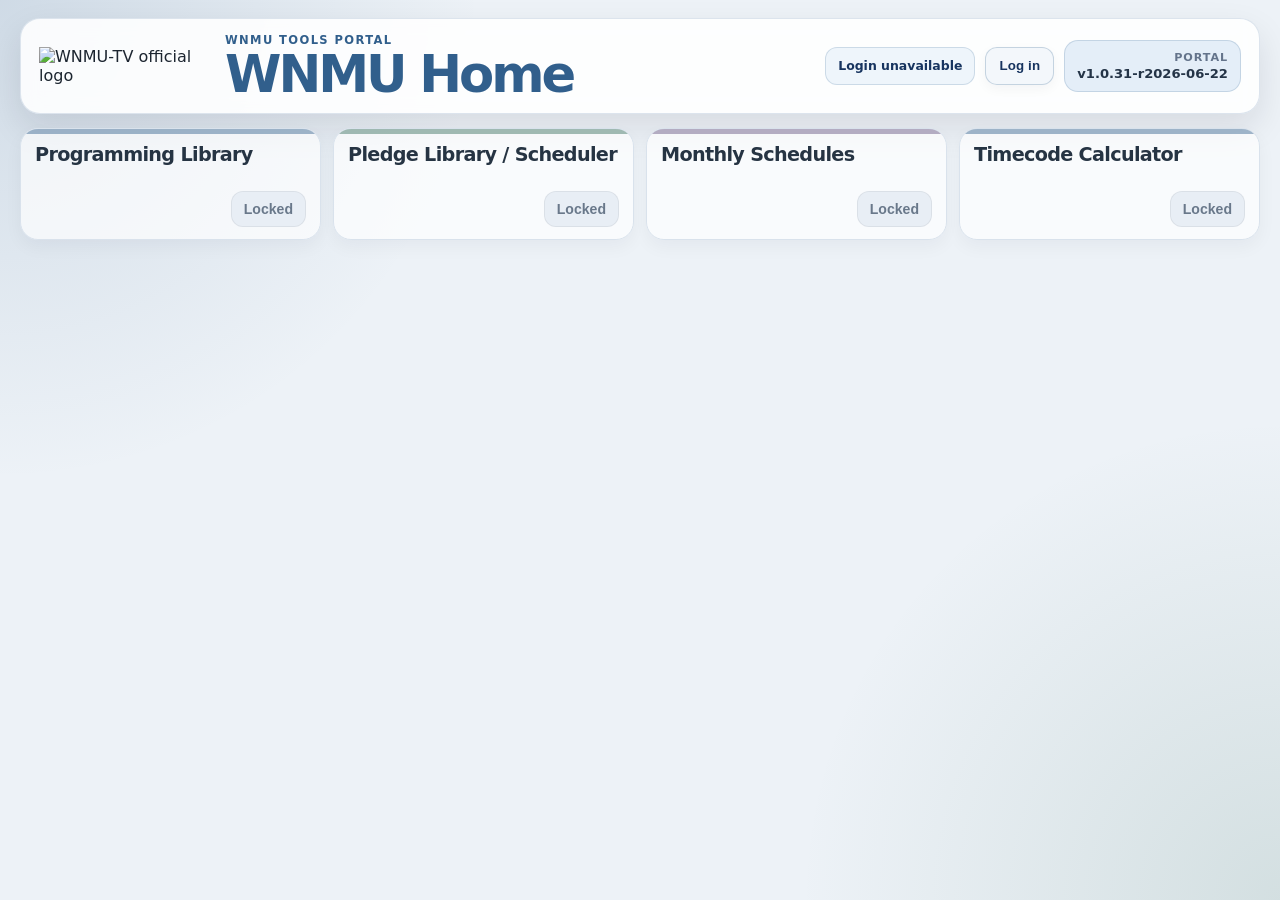
==== index.html @ bab4ed66 "Add files via upload" ====
<!doctype html>
<html lang="en">
<head>
  <meta charset="utf-8">
  <meta name="viewport" content="width=device-width, initial-scale=1">
  <title>WNMU Home</title>
  <meta name="description" content="Home portal for WNMU programming, pledge, and monthly schedule tools.">
  <link rel="stylesheet" href="styles.css?v=v1.0.31-r2026-06-22">
  <link rel="icon" href="favicon.ico" sizes="any">
  <link rel="icon" type="image/png" sizes="32x32" href="favicon-32.png">
  <link rel="apple-touch-icon" href="apple-touch-icon.png">
  <link rel="manifest" href="site.webmanifest">
  <meta name="theme-color" content="#17345f">
</head>
<body>
  <main class="portal-shell">
    <header class="hero">
      <div class="hero-brand">
        <img class="hero-logo" src="https://raw.githubusercontent.com/tpoirier1969/WNMU-Programming-library/main/WNMU-TV-logo-head2019.png" alt="WNMU-TV official logo">
        <div class="hero-copy">
          <p class="kicker">WNMU tools portal</p>
          <h1>WNMU Home</h1>
        </div>
      </div>
      <div class="hero-actions">
        <div class="home-auth-chip" id="homeAuthChip" aria-live="polite">Public view</div>
        <button type="button" class="login-placeholder-button" id="homeLoginButton">Log in</button>
        <button type="button" class="login-placeholder-button hidden" id="homeLogoutButton">Log out</button>
        <div class="version-pill" aria-label="Portal version">
          <span>Portal</span>
          <strong>v1.0.31-r2026-06-22</strong>
        </div>
      </div>
    </header>

    <section class="version-update-banner hidden" id="homeVersionNotice" aria-live="assertive" aria-label="WNMU Home update notice"></section>

    <section class="home-auth-drawer hidden" id="homeAuthDrawer" aria-label="WNMU Home sign in">
      <form class="home-auth-form" id="homeLoginForm">
        <div class="home-auth-primary">
          <button type="button" class="button home-auth-submit home-github-submit" id="homeGithubLoginButton">Sign in with GitHub</button>
          <p class="home-auth-note">Password sign-in uses a WNMU Home account, not GitHub credentials.</p>
          <div class="home-auth-divider"><span>or</span></div>
        </div>
        <div class="home-auth-fields">
          <label>
            <span>Username or email</span>
            <input type="text" id="homeLoginEmail" autocomplete="username" spellcheck="false" required>
          </label>
          <label>
            <span>Password</span>
            <input type="password" id="homeLoginPassword" autocomplete="current-password" required>
          </label>
          <button type="submit" class="button home-auth-submit">Sign in</button>
        </div>
        <div class="home-auth-help">
          <button type="button" class="text-button" id="homeForgotLoginButton">Forgot password?</button>
          <button type="button" class="text-button" id="homeRequestAccountButton">Request access</button>
        </div>
      </form>

      <form class="home-auth-form home-auth-panel hidden" id="homePasswordResetForm" aria-label="Reset password">
        <div class="home-auth-panel-head">
          <strong>Reset password</strong>
          <span>Enter your NMU email and Supabase will email a reset link.</span>
        </div>
        <div class="home-auth-fields home-auth-fields--two">
          <label>
            <span>Email</span>
            <input type="email" id="homeResetEmail" autocomplete="email" spellcheck="false" required>
          </label>
          <button type="submit" class="button home-auth-submit">Send reset link</button>
        </div>
        <button type="button" class="text-button home-auth-panel-close" data-close-auth-panel>Back to sign in</button>
      </form>

      <form class="home-auth-form home-auth-panel hidden" id="homeCreateAccountForm" aria-label="Request access">
        <div class="home-auth-panel-head">
          <strong>Request access</strong>
          <span>Accounts are now created by the WNMU Home administrator. Ask Tod for a temporary password, then sign in here and change it.</span>
        </div>
        <p class="home-auth-note">This avoids Supabase email quotas and keeps module permissions separate from account creation.</p>
        <button type="button" class="text-button home-auth-panel-close" data-close-auth-panel>Back to sign in</button>
      </form>

      <form class="home-auth-form home-auth-panel hidden" id="homePasswordUpdateForm" aria-label="Set new password">
        <div class="home-auth-panel-head">
          <strong>Set new password</strong>
          <span>Enter a new password for this account.</span>
        </div>
        <div class="home-auth-fields home-auth-fields--two">
          <label>
            <span>New password</span>
            <input type="password" id="homeNewPassword" autocomplete="new-password" required minlength="8">
          </label>
          <label>
            <span>Confirm password</span>
            <input type="password" id="homeNewPasswordConfirm" autocomplete="new-password" required minlength="8">
          </label>
          <button type="submit" class="button home-auth-submit">Save password</button>
        </div>
        <button type="button" class="text-button home-auth-panel-close" data-close-auth-panel>Cancel</button>
      </form>
      <div class="home-auth-message" id="homeAuthMessage"></div>
    </section>

    <section class="app-grid" data-app-grid aria-label="WNMU apps">
      <noscript><p class="noscript-warning">JavaScript is needed to build the app launcher buttons.</p></noscript>
    </section>

    <section class="access-panel hidden" id="homeAccessPanel" aria-live="polite" aria-label="Signed-in module access"></section>

    <section class="admin-user-panel hidden" id="homeAdminUserPanel" aria-live="polite" aria-label="Manage WNMU Home users">
      <div class="admin-user-head">
        <div>
          <div class="access-kicker">Admin</div>
          <h2>Manage users</h2>
          <p>Create a Supabase login or reset an existing user with a temporary password. No Supabase email is sent.</p>
        </div>
        <button type="button" class="button secondary" id="homeAdminUserCloseButton">Close</button>
      </div>
      <section class="admin-users-overview" aria-label="Existing users and module permissions">
        <div class="admin-users-overview-head">
          <div>
            <h3>Existing users and module permissions</h3>
            <p>Shows Supabase logins plus any role-table-only users already assigned in WNMU Home.</p>
          </div>
          <button type="button" class="button secondary" id="homeRefreshAdminUsersButton">Refresh chart</button>
        </div>
        <div class="admin-users-table-box" id="homeAdminUsersTable"></div>
      </section>

      <form class="admin-user-form" id="homeAdminUserForm">
        <div class="admin-user-grid">
          <label>
            <span>Email or internal login</span>
            <input type="text" id="homeAdminUserEmail" autocomplete="off" spellcheck="false" placeholder="nkauppi@nmu.edu" required>
          </label>
          <label>
            <span>Display name</span>
            <input type="text" id="homeAdminDisplayName" autocomplete="off" spellcheck="false" placeholder="Nikki Walsh">
          </label>
          <label>
            <span>Temporary password</span>
            <input type="text" id="homeAdminTempPassword" autocomplete="off" spellcheck="false" required minlength="8">
          </label>
          <div class="admin-password-buttons">
            <button type="button" class="button secondary" id="homeGenerateTempPasswordButton">Generate</button>
            <button type="button" class="button secondary" id="homeCopyTempPasswordButton">Copy password</button>
          </div>
        </div>
        <label class="admin-user-check">
          <input type="checkbox" id="homeAdminUpdateRoles">
          <span>Also update module permissions now</span>
        </label>
        <div class="admin-roles-grid hidden" id="homeAdminRoleFields">
          <label>
            <span>Home</span>
            <select id="homeAdminRoleHome">
              <option value="">No access</option>
              <option value="viewer" selected>Viewer</option>
              <option value="editor">Editor</option>
              <option value="admin">Admin</option>
            </select>
          </label>
          <label>
            <span>Programming Library</span>
            <select id="homeAdminRoleProgramming">
              <option value="" selected>No access</option>
              <option value="viewer">Viewer</option>
              <option value="editor">Editor</option>
              <option value="admin">Admin</option>
            </select>
          </label>
          <label>
            <span>Pledge Library</span>
            <select id="homeAdminRolePledge">
              <option value="" selected>No access</option>
              <option value="viewer">Viewer</option>
              <option value="editor">Editor</option>
              <option value="admin">Admin</option>
            </select>
          </label>
          <label>
            <span>Monthly Schedules</span>
            <select id="homeAdminRoleSchedules">
              <option value="" selected>No access</option>
              <option value="viewer">Viewer</option>
              <option value="editor">Editor</option>
              <option value="admin">Admin</option>
            </select>
          </label>
          <label>
            <span>Monthly Sales</span>
            <select id="homeAdminRoleSales">
              <option value="" selected>No access</option>
              <option value="viewer">Viewer</option>
              <option value="editor">Editor</option>
              <option value="admin">Admin</option>
            </select>
          </label>
        </div>
        <div class="admin-user-actions">
          <button type="submit" class="button">Create / reset login</button>
          <span class="admin-user-hint">Copy the temporary password before you close this panel.</span>
        </div>
      </form>
      <div class="admin-user-message" id="homeAdminUserMessage"></div>
    </section>

    <section class="drive-summary-panel hidden" id="pledgeDriveSummary" aria-live="polite" aria-label="Current pledge drive summary"></section>

    <section class="schedule-panel hidden" id="homeScheduleSummary" aria-live="polite" aria-label="WNMU 13.1 schedule summary"></section>
  </main>

  <script src="app.js?v=v1.0.31-r2026-06-22"></script>
</body>
</html>
---- styles.css ----
*{box-sizing:border-box}
:root{color-scheme:light;--bg:#edf2f7;--panel:#fff;--panel-soft:#f7fafc;--text:#1c2530;--muted:#64748b;--border:#d9e2ec;--shadow:0 14px 34px rgba(15,23,42,.10)}
body{margin:0;min-height:100vh;font-family:system-ui,-apple-system,BlinkMacSystemFont,"Segoe UI",sans-serif;color:var(--text);background:radial-gradient(circle at top left,rgba(49,95,140,.16),transparent 30rem),radial-gradient(circle at bottom right,rgba(55,109,92,.14),transparent 30rem),var(--bg)}
.portal-shell{width:min(1240px,calc(100% - 28px));margin:0 auto;padding:18px 0 34px}
.hero{display:flex;justify-content:space-between;gap:18px;align-items:center;padding:14px 18px;border:1px solid rgba(217,226,236,.9);border-radius:20px;background:rgba(255,255,255,.88);box-shadow:var(--shadow);backdrop-filter:blur(10px)}
.hero-brand{display:flex;align-items:center;gap:16px;min-width:0}.hero-logo{width:min(170px,24vw);height:auto;display:block;flex:0 0 auto}.hero-copy{min-width:0}
.kicker{margin:0 0 3px;color:#315f8c;text-transform:uppercase;letter-spacing:.12em;font-weight:800;font-size:.72rem}
h1{margin:0;font-size:clamp(2rem,4vw,3.8rem);line-height:.95;letter-spacing:-.06em}.hero-summary{display:none}
.version-pill{flex:0 0 auto;display:grid;gap:2px;min-width:138px;padding:10px 12px;border-radius:14px;color:#243447;background:#e4eef8;border:1px solid rgba(49,95,140,.18);text-align:right}.version-pill span{color:var(--muted);font-size:.7rem;font-weight:700;text-transform:uppercase;letter-spacing:.08em}.version-pill strong{font-size:.82rem}
.app-grid{display:grid;grid-template-columns:repeat(4,minmax(0,1fr));gap:12px;margin-top:14px}.app-card{position:relative;display:grid;gap:10px;min-height:112px;padding:14px 14px 12px;border:1px solid var(--border);border-radius:18px;background:var(--panel);box-shadow:0 10px 24px rgba(15,23,42,.07);overflow:hidden}.app-card:before{content:"";position:absolute;inset:0 0 auto 0;height:5px;background:var(--accent)}
.app-card h2{margin:0;font-size:clamp(1.05rem,1.5vw,1.34rem);letter-spacing:-.035em}.app-card p{margin:0;color:var(--muted);line-height:1.28;font-size:.86rem}.app-card__body-row{display:grid;grid-template-columns:minmax(0,1fr) auto;gap:10px;align-items:start}.app-card__meta{display:flex;flex-wrap:wrap;gap:6px;margin:0}.tag{display:inline-flex;align-items:center;min-height:26px;padding:4px 8px;border-radius:999px;background:var(--tag-bg);color:var(--tag-text);font-size:.76rem;font-weight:750}.app-actions{display:flex;gap:8px;align-items:center;justify-content:flex-end}.button{display:inline-flex;align-items:center;justify-content:center;min-height:36px;padding:8px 12px;border-radius:12px;background:var(--accent);color:#fff;text-decoration:none;font-weight:800;border:1px solid rgba(0,0,0,.06);white-space:nowrap;font-size:.88rem}.button.secondary{background:#eef2f7;color:#233142}.button:hover,.button:focus-visible{transform:translateY(-1px);filter:brightness(1.03)}
.drive-summary-panel,.workflow-panel{margin-top:14px;padding:18px;border:1px solid var(--border);border-radius:20px;background:rgba(255,255,255,.88);box-shadow:0 10px 24px rgba(15,23,42,.06)}.drive-summary-panel.hidden{display:none}.drive-summary-head{display:flex;justify-content:space-between;gap:14px;align-items:flex-start}.drive-summary-title-wrap{display:grid;gap:3px}.drive-summary-kicker{margin:0;color:#376d5c;text-transform:uppercase;letter-spacing:.12em;font-weight:850;font-size:.72rem}.drive-summary-title-line{display:flex;flex-wrap:wrap;gap:10px;align-items:center}.drive-summary-title{font-size:clamp(1.15rem,2vw,1.6rem);font-weight:850;letter-spacing:-.035em;color:#1e332d}.drive-summary-date{color:var(--muted);font-weight:750;white-space:nowrap;font-size:.88rem}.drive-summary-grid{display:grid;grid-template-columns:repeat(4,minmax(0,1fr));gap:10px;margin-top:12px}.drive-summary-card{border:1px solid var(--border);border-radius:14px;background:#fbfcfe;padding:10px 12px}.drive-summary-label{color:var(--muted);font-size:.7rem;font-weight:800;text-transform:uppercase;letter-spacing:.055em}.drive-summary-value{margin-top:2px;font-size:clamp(1.02rem,1.8vw,1.4rem);font-weight:850;letter-spacing:-.035em}.goal-difference-positive{color:#1f7a4b}.goal-difference-negative{color:#a13a3a}.goal-difference-neutral{color:#4b5563}.drive-summary-error{color:#8b4b4b;line-height:1.45}.drive-summary-loading{color:var(--muted);font-weight:750}
.workflow-panel h2,.workflow-panel h3 h2{margin:0;letter-spacing:-.025em;font-size:1.05rem}.workflow-panel>p{max-width:820px;margin:6px 0 0;color:var(--muted);line-height:1.35;font-size:.88rem}.note-grid{display:none}.noscript-warning{grid-column:1/-1;padding:18px;border-radius:18px;background:#f5e4e4;color:#8b4b4b;font-weight:750}
@media(max-width:1120px){.app-grid{grid-template-columns:repeat(2,minmax(0,1fr))}.app-card{min-height:104px}.drive-summary-grid{grid-template-columns:repeat(4,minmax(0,1fr))}}
@media(max-width:760px){.portal-shell{width:min(100% - 22px,1240px);padding-top:12px}.hero{display:grid;align-items:start}.version-pill{text-align:left}.hero-brand{display:flex}.hero-logo{width:min(150px,42vw)}.app-grid,.note-grid{grid-template-columns:1fr}.app-card{min-height:auto}.drive-summary-head{display:grid}.drive-summary-date{white-space:normal}.drive-summary-grid{grid-template-columns:repeat(2,minmax(0,1fr))}}
@media(max-width:520px){.hero,.app-card,.workflow-panel,.drive-summary-panel{border-radius:18px}.hero{padding:14px}.app-card{padding:14px}.hero-logo{width:min(150px,62vw)}.drive-summary-grid{grid-template-columns:1fr}.app-card__body-row{grid-template-columns:1fr}.app-actions{justify-content:flex-start}}
/* v1.0.6 pledge snapshot priority layout */
.drive-summary-panel{max-width:1060px;margin:14px auto 0;padding:14px 16px}.drive-summary-head-priority{align-items:flex-start;gap:12px}.drive-summary-title-wrap{min-width:0;width:100%}.drive-summary-title-line-priority{display:grid;grid-template-columns:minmax(220px,.9fr) minmax(460px,1.35fr);gap:12px;align-items:stretch}.drive-summary-priority-row{display:grid;grid-template-columns:repeat(3,minmax(0,1fr));gap:8px}.drive-summary-priority-card,.drive-summary-secondary-card{border:1px solid var(--border);border-radius:13px;background:#fbfcfe;padding:8px 10px;min-width:0}.drive-summary-priority-card{background:#f6fafc}.drive-summary-priority-card.important{background:#fff;border-color:#c8d6e2;box-shadow:0 4px 12px rgba(15,23,42,.055)}.drive-summary-priority-card .drive-summary-value{font-size:clamp(1.12rem,1.95vw,1.58rem)}.drive-summary-secondary-grid{display:grid;grid-template-columns:repeat(5,minmax(0,1fr));gap:8px;margin-top:10px}.drive-summary-secondary-card .drive-summary-value{font-size:clamp(.98rem,1.5vw,1.25rem)}.drive-summary-label{white-space:nowrap}.drive-summary-value{white-space:nowrap}
@media(max-width:980px){.drive-summary-title-line-priority{grid-template-columns:1fr}.drive-summary-priority-row{grid-template-columns:repeat(3,minmax(0,1fr))}.drive-summary-secondary-grid{grid-template-columns:repeat(5,minmax(86px,1fr));overflow-x:auto;padding-bottom:2px}}
@media(max-width:640px){.drive-summary-priority-row{grid-template-columns:1fr}.drive-summary-secondary-grid{grid-template-columns:1fr 1fr}}
/* v1.0.7 landing-page cleanup and header login placeholder */
.hero-actions{flex:0 0 auto;display:flex;align-items:center;justify-content:flex-end;gap:10px}.login-placeholder-button{min-height:38px;padding:8px 13px;border-radius:12px;border:1px solid rgba(49,95,140,.24);background:#f3f7fb;color:#17345f;font-weight:850;letter-spacing:.01em;box-shadow:0 4px 12px rgba(15,23,42,.045)}.login-placeholder-button:hover,.login-placeholder-button:focus-visible{transform:translateY(-1px);background:#e8f0f8}.drive-summary-panel{width:100%;max-width:none;margin-left:0;margin-right:0}.workflow-panel{display:none}
@media(max-width:760px){.hero-actions{justify-content:flex-start;align-items:flex-start;flex-wrap:wrap}}
/* v1.0.8 Home schedule summary */
.schedule-panel{margin-top:14px;padding:16px;border:1px solid var(--border);border-radius:20px;background:rgba(255,255,255,.9);box-shadow:0 10px 24px rgba(15,23,42,.06)}.schedule-panel.hidden{display:none}.schedule-panel-head{display:flex;justify-content:space-between;gap:14px;align-items:flex-start;margin-bottom:12px}.schedule-kicker{margin:0 0 3px;color:#315f8c;text-transform:uppercase;letter-spacing:.12em;font-weight:850;font-size:.72rem}.schedule-title{margin:0;font-size:clamp(1.25rem,2.2vw,1.78rem);line-height:1.05;letter-spacing:-.04em;color:#17345f}.schedule-subline{margin:5px 0 0;color:var(--muted);font-size:.9rem;font-weight:750}.schedule-open-link{display:inline-flex;align-items:center;justify-content:center;min-height:36px;padding:8px 12px;border-radius:12px;background:#17345f;color:#fff;text-decoration:none;font-weight:850;white-space:nowrap;border:1px solid rgba(0,0,0,.05)}.schedule-open-link:hover,.schedule-open-link:focus-visible{transform:translateY(-1px);filter:brightness(1.04)}.schedule-content-grid{display:grid;grid-template-columns:minmax(0,1.05fr) minmax(0,.95fr);gap:12px}.schedule-block{border:1px solid var(--border);border-radius:16px;background:#fbfcfe;padding:12px;min-width:0}.schedule-block h3{margin:0 0 9px;font-size:1rem;color:#243447;letter-spacing:-.02em}.schedule-list{display:grid;gap:8px;margin:0;padding:0;list-style:none}.schedule-list-item{display:grid;grid-template-columns:88px minmax(0,1fr);gap:10px;align-items:start;padding:9px 10px;border:1px solid #e2e8f0;border-radius:13px;background:#fff}.schedule-time{color:#315f8c;font-weight:900;font-size:.88rem;white-space:nowrap}.schedule-program-title{font-weight:850;line-height:1.18;color:#1c2530}.schedule-program-meta{margin-top:2px;color:var(--muted);font-size:.82rem;line-height:1.24}.schedule-empty,.schedule-loading{color:var(--muted);font-weight:750;line-height:1.4;padding:10px 0}.highlights-list .schedule-list-item{grid-template-columns:112px minmax(0,1fr)}
@media(max-width:900px){.schedule-content-grid{grid-template-columns:1fr}.schedule-panel-head{display:grid}.schedule-open-link{width:max-content}}
@media(max-width:520px){.schedule-panel{border-radius:18px;padding:14px}.schedule-list-item,.highlights-list .schedule-list-item{grid-template-columns:1fr;gap:4px}.schedule-time{white-space:normal}.schedule-open-link{width:100%}}
/* v1.0.9 Home schedule summary cleanup */
.schedule-content-grid{align-items:start}.schedule-block{align-self:start}.schedule-list-item>div:last-child{min-width:0}.schedule-program-title{overflow-wrap:break-word}.highlights-list .schedule-list-item{grid-template-columns:1fr;gap:4px;padding:10px 12px}.highlights-list .schedule-time{white-space:normal;font-size:.82rem;line-height:1.2}.highlights-list .schedule-program-meta{margin-top:1px}

/* v1.0.10 Home schedule columns and compact listings */
.schedule-content-grid-three{grid-template-columns:minmax(0,.78fr) minmax(0,.78fr) minmax(0,1.44fr)}
.schedule-block h3{font-size:.9rem;margin-bottom:7px}
.schedule-list{gap:6px}
.schedule-list-item{grid-template-columns:58px minmax(0,1fr);gap:7px;padding:7px 8px;border-radius:11px}
.schedule-time{font-size:.76rem;line-height:1.18}
.schedule-program-title{font-size:.84rem;line-height:1.14;letter-spacing:-.018em}
.schedule-program-meta{font-size:.74rem;line-height:1.18;margin-top:1px}
.schedule-empty,.schedule-loading{font-size:.84rem;line-height:1.28;padding:8px 0}
.highlights-list .schedule-list-item{grid-template-columns:1fr;gap:3px;padding:7px 9px}
.highlights-list .schedule-time{font-size:.74rem;line-height:1.15}
@media(max-width:1080px){.schedule-content-grid-three{grid-template-columns:1fr 1fr}.schedule-block-highlights{grid-column:1/-1}}
@media(max-width:760px){.schedule-content-grid-three{grid-template-columns:1fr}.schedule-block-highlights{grid-column:auto}}
@media(max-width:520px){.schedule-list-item{grid-template-columns:1fr;gap:3px}.schedule-time{white-space:normal}}


/* v1.0.11 compact pledge snapshot and two-column schedule highlights */
.drive-summary-panel{
  padding:12px 14px;
}
.drive-summary-head-compact{
  display:grid;
  grid-template-columns:minmax(220px,.9fr) minmax(440px,1.35fr) auto;
  align-items:start;
  gap:10px;
}
.drive-summary-head-compact .drive-summary-title-wrap{
  gap:2px;
}
.drive-summary-head-compact .drive-summary-title-line-priority{
  display:block;
}
.drive-summary-priority-row-top{
  align-self:start;
  margin-top:0;
}
.drive-summary-priority-row-top .drive-summary-priority-card{
  padding:7px 9px;
}
.drive-summary-priority-row-top .drive-summary-priority-card .drive-summary-value{
  font-size:clamp(1.05rem,1.75vw,1.42rem);
}
.drive-summary-head-compact .drive-summary-date{
  align-self:start;
  padding-top:1px;
}
.drive-summary-secondary-grid{
  margin-top:8px;
}
.drive-summary-secondary-card{
  padding:7px 9px;
}
.schedule-panel{
  padding:14px 16px;
}
.schedule-panel-head{
  align-items:start;
}
.schedule-content-grid-home{
  grid-template-columns:minmax(235px,.68fr) minmax(0,1.32fr);
  align-items:start;
}
.schedule-prime-stack{
  display:grid;
  gap:10px;
  align-self:start;
}
.schedule-block-highlights .highlights-list{
  display:grid;
  grid-template-columns:repeat(2,minmax(0,1fr));
  gap:6px;
}
.schedule-block-highlights .highlights-list .schedule-list-item{
  margin:0;
}
.schedule-month-range{
  color:var(--muted);
  font-size:.76rem;
  font-weight:800;
  text-transform:none;
  letter-spacing:0;
  white-space:nowrap;
}
@media(max-width:1040px){
  .drive-summary-head-compact{
    grid-template-columns:1fr;
  }
  .drive-summary-head-compact .drive-summary-date{
    padding-top:0;
  }
  .schedule-content-grid-home{
    grid-template-columns:1fr;
  }
}
@media(max-width:720px){
  .schedule-block-highlights .highlights-list{
    grid-template-columns:1fr;
  }
  .schedule-month-range{
    display:block;
    margin-top:2px;
    white-space:normal;
  }
}


/* v1.0.12 expanded monthly highlight tag preview */
.schedule-tag-row{
  display:flex;
  flex-wrap:wrap;
  gap:3px;
  margin-top:3px;
}
.schedule-feature-tag{
  display:inline-flex;
  align-items:center;
  min-height:17px;
  padding:1px 5px;
  border-radius:999px;
  border:1px solid #d7e0ea;
  background:#f4f7fb;
  color:#43556c;
  font-size:.62rem;
  line-height:1.1;
  font-weight:850;
  white-space:nowrap;
}
.highlights-list .schedule-program-title{
  font-size:.8rem;
}
.highlights-list .schedule-program-meta{
  font-size:.7rem;
}
.highlights-list .schedule-feature-tag{
  font-size:.58rem;
  min-height:16px;
  padding:1px 4px;
}


/* v1.0.13 narrower prime-time column and smaller schedule titles */
.schedule-content-grid-home{
  grid-template-columns:minmax(188px,.5fr) minmax(0,1.5fr);
}
.schedule-block-prime{
  padding:10px;
}
.schedule-block-prime .schedule-list-item{
  grid-template-columns:48px minmax(0,1fr);
  gap:6px;
  padding:6px 7px;
}
.schedule-panel .schedule-title{
  font-size:clamp(1.125rem,calc(2.2vw - 2px),1.65rem);
}
.schedule-panel .schedule-block h3{
  font-size:.78rem;
}
.schedule-panel .schedule-program-title{
  font-size:.72rem;
}
.schedule-block-highlights .schedule-program-title,
.highlights-list .schedule-program-title{
  font-size:.68rem;
}
.schedule-panel .schedule-time{
  font-size:.7rem;
}
.schedule-panel .schedule-kicker{
  font-size:.65rem;
}
.schedule-block-highlights .highlights-list{
  grid-template-columns:repeat(2,minmax(0,1fr));
}
@media(max-width:1040px){
  .schedule-content-grid-home{
    grid-template-columns:1fr;
  }
}
@media(max-width:720px){
  .schedule-block-highlights .highlights-list{
    grid-template-columns:1fr;
  }
}

/* v1.0.14 four-column schedule grid, compact feature metadata, library title tooltips */
.schedule-content-grid-home{
  grid-template-columns:repeat(4,minmax(0,1fr));
  align-items:start;
}
.schedule-prime-stack{
  grid-column:span 1;
}
.schedule-block-highlights{
  grid-column:span 3;
}
.schedule-block-highlights .highlights-list{
  grid-template-columns:repeat(3,minmax(0,1fr));
  gap:6px;
}
.schedule-program-meta-line{
  display:flex;
  align-items:center;
  gap:4px;
  min-width:0;
  overflow:hidden;
  white-space:nowrap;
}
.schedule-tag-row-inline{
  display:inline-flex;
  align-items:center;
  gap:3px;
  min-width:0;
  overflow:hidden;
  white-space:nowrap;
}
.schedule-program-meta-text{
  flex:0 0 auto;
  min-width:0;
  overflow:hidden;
  text-overflow:ellipsis;
  white-space:nowrap;
}
.schedule-program-title.has-library-description{
  cursor:help;
  text-decoration-line:underline;
  text-decoration-style:dotted;
  text-decoration-thickness:1px;
  text-underline-offset:2px;
}
@media(max-width:1120px){
  .schedule-content-grid-home{
    grid-template-columns:repeat(2,minmax(0,1fr));
  }
  .schedule-prime-stack{
    grid-column:span 1;
  }
  .schedule-block-highlights{
    grid-column:span 1;
  }
  .schedule-block-highlights .highlights-list{
    grid-template-columns:1fr;
  }
}
@media(max-width:760px){
  .schedule-content-grid-home{
    grid-template-columns:1fr;
  }
  .schedule-prime-stack,
  .schedule-block-highlights{
    grid-column:auto;
  }
  .schedule-block-highlights .highlights-list{
    grid-template-columns:1fr;
  }
}

/* v1.0.15 logo-blue Home heading */
.hero-copy h1{
  color:#315f8c;
}
/* v1.0.16 Home sign-in and per-module access preview */
.hidden{display:none!important}
.home-auth-chip{display:inline-flex;align-items:center;min-height:38px;max-width:230px;padding:8px 12px;border-radius:12px;border:1px solid rgba(49,95,140,.18);background:#eef5fb;color:#17345f;font-size:.78rem;font-weight:850;white-space:nowrap;overflow:hidden;text-overflow:ellipsis}.home-auth-drawer{margin-top:12px;padding:12px 14px;border:1px solid rgba(49,95,140,.18);border-radius:18px;background:rgba(255,255,255,.92);box-shadow:0 8px 22px rgba(15,23,42,.06)}.home-auth-form{display:grid;gap:8px}.home-auth-fields{display:grid;grid-template-columns:minmax(180px,1fr) minmax(180px,1fr) auto;gap:10px;align-items:end}.home-auth-fields label{display:grid;gap:4px;color:#425466;font-size:.74rem;font-weight:850;text-transform:uppercase;letter-spacing:.055em}.home-auth-fields input{min-height:38px;border:1px solid var(--border);border-radius:11px;padding:8px 10px;background:#fff;color:var(--text);font:inherit;text-transform:none;letter-spacing:0}.home-auth-submit{min-height:38px}.home-auth-message{min-height:18px;color:var(--muted);font-size:.82rem;font-weight:700}.home-auth-message.warn{color:#9a3412}.app-card--locked{background:rgba(255,255,255,.68);box-shadow:0 7px 18px rgba(15,23,42,.045)}.app-card--locked:before{opacity:.45}.app-card--locked h2{color:#263443}.app-card__locked-row{display:flex;justify-content:flex-end;margin-top:auto}.disabled-button,.disabled-button:hover,.disabled-button:focus-visible{background:#e8eef5!important;color:#69788a!important;cursor:not-allowed;transform:none!important;filter:none!important}.app-card__access-note{margin:0;color:var(--muted);font-size:.84rem;line-height:1.3}.access-tag{background:#eef2f7;color:#233142}.access-tag--admin{background:#dbeafe;color:#17345f}.access-tag--editor{background:#ede9fe;color:#4c1d95}.access-tag--viewer{background:#dcfce7;color:#166534}.access-tag--none{background:#f1f5f9;color:#64748b}.access-panel{margin-top:14px;padding:14px 16px;border:1px solid var(--border);border-radius:18px;background:rgba(255,255,255,.9);box-shadow:0 9px 22px rgba(15,23,42,.055)}.access-head{display:flex;justify-content:space-between;gap:12px;align-items:start;margin-bottom:10px}.access-kicker{color:#315f8c;text-transform:uppercase;letter-spacing:.12em;font-weight:850;font-size:.68rem}.access-title{font-size:1.05rem;font-weight:850;letter-spacing:-.025em;color:#1e332d}.access-home-role{padding:6px 9px;border-radius:999px;background:#eef5fb;color:#17345f;font-size:.78rem;font-weight:850;white-space:nowrap}.access-grid{display:grid;grid-template-columns:repeat(4,minmax(0,1fr));gap:8px}.access-row{display:flex;align-items:center;justify-content:space-between;gap:8px;padding:8px 10px;border:1px solid var(--border);border-radius:12px;background:#fbfcfe;font-size:.82rem}.access-row span{min-width:0;overflow:hidden;text-overflow:ellipsis;white-space:nowrap}.access-role{font-size:.72rem;text-transform:uppercase;letter-spacing:.055em}.access-role--admin{color:#17345f}.access-role--editor{color:#4c1d95}.access-role--viewer{color:#166534}.access-role--none{color:#64748b}.access-warning{margin-top:9px;color:#9a3412;font-size:.8rem;font-weight:750;line-height:1.32}.hero-copy h1{color:#315f8c}
@media(max-width:900px){.home-auth-fields{grid-template-columns:1fr}.access-grid{grid-template-columns:repeat(2,minmax(0,1fr))}.home-auth-chip{max-width:180px}}
@media(max-width:560px){.hero-actions{justify-content:flex-start;flex-wrap:wrap}.home-auth-chip{max-width:100%;order:3}.access-head{display:grid}.access-grid{grid-template-columns:1fr}}

/* v1.0.17 pledge snapshot sizing balance */
.drive-summary-priority-row-top .drive-summary-priority-card{
  padding:8px 10px;
}
.drive-summary-priority-row-top .drive-summary-label{
  font-size:.74rem;
}
.drive-summary-priority-row-top .drive-summary-priority-card .drive-summary-value{
  font-size:clamp(1.28rem,2.22vw,1.78rem);
  line-height:1.05;
}
.drive-summary-secondary-grid{
  gap:7px;
}
.drive-summary-secondary-card{
  padding:6px 8px;
}
.drive-summary-secondary-card .drive-summary-label{
  font-size:.64rem;
  letter-spacing:.05em;
}
.drive-summary-secondary-card .drive-summary-value{
  font-size:clamp(.86rem,1.18vw,1.08rem);
  line-height:1.08;
  margin-top:1px;
}

/* v1.0.19 Home sign-in methods */
.home-auth-primary{
  display:grid;
  gap:8px;
}
.home-github-submit{
  justify-self:start;
  background:#17345f;
}
.home-auth-divider{
  display:flex;
  align-items:center;
  gap:10px;
  color:var(--muted);
  font-size:.72rem;
  font-weight:850;
  letter-spacing:.08em;
  text-transform:uppercase;
}
.home-auth-divider::before,
.home-auth-divider::after{
  content:"";
  height:1px;
  background:var(--border);
  flex:1;
}
.home-auth-help{
  display:flex;
  gap:12px;
  flex-wrap:wrap;
  align-items:center;
}
.text-button{
  border:0;
  padding:0;
  background:transparent;
  color:#315f8c;
  font:inherit;
  font-size:.8rem;
  font-weight:850;
  cursor:pointer;
  text-decoration:underline;
  text-underline-offset:3px;
}
.text-button:hover,
.text-button:focus-visible{
  color:#17345f;
}

/* v1.0.20 Home auth account/reset cleanup */
.home-auth-drawer{
  --accent:#17345f;
}
.home-auth-submit,
.home-auth-submit:hover,
.home-auth-submit:focus-visible{
  background:#17345f;
  color:#fff;
}
.home-auth-note{
  margin:0;
  color:#5a6878;
  font-size:.82rem;
  font-weight:700;
  line-height:1.35;
}
.home-auth-panel{
  margin-top:12px;
  padding-top:12px;
  border-top:1px solid var(--border);
}
.home-auth-panel-head{
  display:grid;
  gap:3px;
  margin-bottom:8px;
}
.home-auth-panel-head strong{
  color:#17345f;
  font-size:.92rem;
}
.home-auth-panel-head span{
  color:#5a6878;
  font-size:.82rem;
  font-weight:700;
  line-height:1.35;
}
.home-auth-fields--two{
  grid-template-columns:minmax(220px,1fr) auto;
}
.home-auth-fields--account{
  grid-template-columns:minmax(190px,1fr) minmax(150px,1fr) minmax(150px,1fr) auto;
}
.home-auth-panel-close{
  justify-self:start;
  margin-top:2px;
}
@media(max-width:900px){
  .home-auth-fields--two,
  .home-auth-fields--account{
    grid-template-columns:1fr;
  }
}

/* v1.0.21 admin-created accounts and temp password reset */
.access-head-actions{
  display:flex;
  flex-wrap:wrap;
  gap:8px;
  align-items:center;
  justify-content:flex-end;
}
.access-admin-button{
  min-height:32px;
  padding:6px 10px;
  font-size:.78rem;
}
.admin-user-panel{
  margin-top:14px;
  padding:14px 16px;
  border:1px solid var(--border);
  border-radius:18px;
  background:rgba(255,255,255,.92);
  box-shadow:0 9px 22px rgba(15,23,42,.055);
}
.admin-user-head{
  display:flex;
  justify-content:space-between;
  align-items:flex-start;
  gap:14px;
  margin-bottom:12px;
}
.admin-user-head h2{
  margin:0;
  color:#17345f;
  letter-spacing:-.035em;
  font-size:1.16rem;
}
.admin-user-head p{
  margin:4px 0 0;
  color:#5a6878;
  font-size:.86rem;
  line-height:1.35;
  font-weight:700;
}
.admin-user-form{
  display:grid;
  gap:12px;
}
.admin-user-grid{
  display:grid;
  grid-template-columns:minmax(190px,1.1fr) minmax(170px,.9fr) minmax(150px,.8fr) auto;
  gap:10px;
  align-items:end;
}
.admin-user-grid label,
.admin-roles-grid label{
  display:grid;
  gap:4px;
  color:#425466;
  font-size:.72rem;
  font-weight:850;
  text-transform:uppercase;
  letter-spacing:.055em;
}
.admin-user-grid input,
.admin-roles-grid select{
  min-height:38px;
  border:1px solid var(--border);
  border-radius:11px;
  padding:8px 10px;
  background:#fff;
  color:var(--text);
  font:inherit;
  text-transform:none;
  letter-spacing:0;
}
.admin-user-check{
  display:flex;
  gap:8px;
  align-items:center;
  color:#314154;
  font-size:.86rem;
  font-weight:800;
}
.admin-user-check input{
  width:18px;
  height:18px;
}
.admin-roles-grid{
  display:grid;
  grid-template-columns:repeat(5,minmax(130px,1fr));
  gap:10px;
  padding:12px;
  border:1px solid var(--border);
  border-radius:14px;
  background:#fbfcfe;
}
.admin-user-actions{
  display:flex;
  flex-wrap:wrap;
  gap:10px;
  align-items:center;
}
.admin-user-hint{
  color:#5a6878;
  font-size:.82rem;
  font-weight:750;
}
.admin-user-message{
  min-height:18px;
  margin-top:10px;
  color:#315f8c;
  font-size:.84rem;
  font-weight:800;
  line-height:1.35;
}
.admin-user-message.warn{
  color:#9a3412;
}
@media(max-width:980px){
  .admin-user-grid{
    grid-template-columns:1fr 1fr;
  }
  .admin-roles-grid{
    grid-template-columns:1fr 1fr;
  }
}
@media(max-width:620px){
  .admin-user-head,
  .access-head-actions{
    display:grid;
    justify-content:stretch;
  }
  .admin-user-grid,
  .admin-roles-grid{
    grid-template-columns:1fr;
  }
  .admin-user-actions .button,
  .admin-user-head .button{
    width:100%;
  }
}

/* v1.0.22 admin user permission chart */
.admin-users-overview{
  margin:0 0 14px;
  padding:12px;
  border:1px solid var(--border);
  border-radius:16px;
  background:#fbfcfe;
}
.admin-users-overview-head{
  display:flex;
  gap:12px;
  align-items:flex-start;
  justify-content:space-between;
  margin-bottom:10px;
}
.admin-users-overview-head h3{
  margin:0;
  color:#17345f;
  font-size:.98rem;
  letter-spacing:-.02em;
}
.admin-users-overview-head p{
  margin:4px 0 0;
  color:#5a6878;
  font-size:.78rem;
  line-height:1.35;
  font-weight:750;
}
.admin-users-table-box{
  min-height:38px;
}
.admin-users-table-wrap{
  overflow-x:auto;
  border:1px solid var(--border);
  border-radius:14px;
  background:#fff;
}
.admin-users-table{
  width:100%;
  min-width:860px;
  border-collapse:separate;
  border-spacing:0;
  font-size:.78rem;
}
.admin-users-table th,
.admin-users-table td{
  padding:8px 10px;
  border-bottom:1px solid #e7edf4;
  text-align:left;
  vertical-align:middle;
  white-space:nowrap;
}
.admin-users-table thead th{
  position:sticky;
  top:0;
  z-index:1;
  background:#f5f8fb;
  color:#425466;
  font-size:.68rem;
  text-transform:uppercase;
  letter-spacing:.055em;
  font-weight:900;
}
.admin-users-table tbody tr:last-child th,
.admin-users-table tbody tr:last-child td{
  border-bottom:0;
}
.admin-users-name,
.admin-users-email,
.admin-users-status,
.admin-users-status-detail{
  display:block;
}
.admin-users-name{
  color:#17345f;
  font-weight:900;
}
.admin-users-email,
.admin-users-status-detail{
  color:#64748b;
  font-size:.72rem;
  font-weight:750;
  margin-top:2px;
}
.admin-users-status{
  color:#314154;
  font-weight:900;
}
.admin-users-empty{
  padding:10px 12px;
  color:#5a6878;
  font-size:.82rem;
  font-weight:800;
  border:1px dashed var(--border);
  border-radius:12px;
  background:#fff;
}
.admin-users-empty.warn{
  color:#9a3412;
  background:#fff7ed;
  border-color:#fed7aa;
}
@media(max-width:620px){
  .admin-users-overview-head{
    display:grid;
  }
  .admin-users-overview-head .button{
    width:100%;
  }
}


/* v1.0.23 Home admin polish and persistent pledge totals */
.admin-user-panel{
  --accent:#17345f;
}
.admin-user-actions .button:not(.secondary){
  background:#17345f;
  color:#fff;
}
.admin-password-buttons{
  display:flex;
  gap:8px;
  align-items:end;
  flex-wrap:wrap;
}
.admin-password-buttons .button{
  min-height:38px;
}
.access-head-compact{
  margin-bottom:0;
}
.access-home-role,
.access-grid{
  display:none!important;
}
.app-card__meta:empty{
  display:none;
}
.drive-summary-sections{
  display:grid;
  grid-template-columns:repeat(2,minmax(0,1fr));
  gap:12px;
  margin-top:8px;
}
.drive-summary-block{
  min-width:0;
  display:grid;
  gap:8px;
  border:1px solid var(--border);
  border-radius:16px;
  background:#fbfcfe;
  padding:12px;
}
.drive-summary-block-head{
  display:grid;
  gap:3px;
}
.drive-summary-block .drive-summary-title{
  font-size:clamp(1rem,1.45vw,1.28rem);
  line-height:1.08;
}
.drive-summary-block .drive-summary-date{
  white-space:normal;
  font-size:.78rem;
}
.drive-summary-block .drive-summary-priority-row-top{
  grid-template-columns:repeat(3,minmax(0,1fr));
}
.drive-summary-block .drive-summary-secondary-grid{
  grid-template-columns:repeat(5,minmax(0,1fr));
}
@media(max-width:1040px){
  .drive-summary-sections{
    grid-template-columns:1fr;
  }
}
@media(max-width:760px){
  .admin-password-buttons,
  .admin-password-buttons .button{
    width:100%;
  }
  .drive-summary-block .drive-summary-priority-row-top,
  .drive-summary-block .drive-summary-secondary-grid{
    grid-template-columns:1fr 1fr;
  }
}
@media(max-width:520px){
  .drive-summary-block .drive-summary-priority-row-top,
  .drive-summary-block .drive-summary-secondary-grid{
    grid-template-columns:1fr;
  }
}

/* v1.0.24 monthly highlight topline: date left, tags/runtime right */
.schedule-list-item--highlight{
  display:block;
}
.schedule-highlight-topline{
  display:flex;
  align-items:center;
  justify-content:space-between;
  gap:6px;
  min-width:0;
  margin-bottom:2px;
}
.schedule-highlight-topline .schedule-time{
  flex:1 1 auto;
  min-width:0;
  overflow:hidden;
  text-overflow:ellipsis;
}
.schedule-highlight-topline .schedule-program-meta-line{
  flex:0 1 auto;
  justify-content:flex-end;
  max-width:64%;
  margin-top:0;
}
.schedule-highlight-topline .schedule-tag-row-inline{
  flex:0 1 auto;
}
.schedule-highlight-topline .schedule-program-meta-text{
  flex:0 1 auto;
}
@media(max-width:520px){
  .schedule-highlight-topline{
    align-items:flex-start;
    flex-direction:column;
    gap:2px;
  }
  .schedule-highlight-topline .schedule-program-meta-line{
    max-width:100%;
    justify-content:flex-start;
  }
}


/* v1.0.25 version update warnings and 7-day prime time */
.version-update-banner{
  display:flex;
  align-items:center;
  justify-content:space-between;
  gap:12px;
  margin-top:14px;
  padding:12px 14px;
  border:2px solid #fb923c;
  border-radius:18px;
  background:#fff7ed;
  color:#7c2d12;
  box-shadow:0 9px 24px rgba(154,52,18,.12);
  font-size:.9rem;
  font-weight:800;
}
.version-update-banner.hidden{
  display:none!important;
}
.version-update-banner strong{
  display:block;
  color:#b91c1c;
  font-size:.95rem;
  margin-bottom:2px;
}
.version-update-banner span{
  display:block;
  line-height:1.32;
}
.version-refresh-button{
  --accent:#b91c1c;
  background:#b91c1c;
  flex:0 0 auto;
}
.app-update-warning{
  padding:8px 10px;
  border:1px solid #fb7185;
  border-radius:12px;
  background:#fff1f2;
  color:#9f1239;
  font-size:.78rem;
  line-height:1.28;
  font-weight:900;
}
.schedule-block-prime-week{
  display:grid;
  gap:7px;
}
.schedule-prime-day{
  display:grid;
  gap:4px;
  padding-top:7px;
  border-top:1px solid #e7edf4;
}
.schedule-prime-day:first-of-type{
  border-top:0;
  padding-top:0;
}
.schedule-prime-day h4{
  margin:0;
  color:#314154;
  font-size:.68rem;
  line-height:1.15;
  font-weight:900;
  text-transform:uppercase;
  letter-spacing:.05em;
}
.schedule-block-prime-week .schedule-list{
  display:grid;
  gap:3px;
}
.schedule-block-prime-week .schedule-list-item{
  padding:5px 6px;
}
.schedule-empty-compact{
  padding:5px 6px;
  font-size:.7rem;
}
@media(max-width:620px){
  .version-update-banner{
    display:grid;
  }
  .version-refresh-button{
    width:100%;
  }
}


/* v1.0.26 signed-in module version labels */
.app-version-line{
  display:flex;
  align-items:center;
  width:max-content;
  max-width:100%;
  min-height:22px;
  padding:3px 8px;
  border-radius:999px;
  background:#f1f5f9;
  color:#475569;
  font-size:.72rem;
  font-weight:850;
  letter-spacing:.015em;
}
.app-version-line--warn{
  background:#fff7ed;
  color:#9a3412;
}


/* v1.0.28 stronger Home update requirement banner */
.version-update-banner--force{
  position:fixed;
  top:14px;
  left:14px;
  right:14px;
  z-index:9999;
  max-width:1180px;
  margin:0 auto;
  border-color:#b91c1c;
  background:#fff7ed;
  box-shadow:0 18px 44px rgba(127,29,29,.22);
}
.home-update-required .hero,
.home-update-required main,
.home-update-required footer{
  filter:saturate(.75);
}
@media(max-width:720px){
  .version-update-banner--force{
    top:8px;
    left:8px;
    right:8px;
  }
}

/* v1.0.27 monthly version fallbacks and soft blue prime-time block */
.schedule-block-prime{
  background:#e4eef8;
  border-color:rgba(49,95,140,.22);
}
.schedule-block-prime .schedule-prime-day{
  border-top-color:rgba(49,95,140,.18);
}
.schedule-block-prime .schedule-list-item{
  background:rgba(255,255,255,.88);
  border-color:rgba(49,95,140,.14);
}
.schedule-block-prime h3,
.schedule-block-prime .schedule-prime-day h4{
  color:#17345f;
}
.app-version-line--fallback{
  background:#f8fafc;
  color:#64748b;
}


.quick-timecode-widget{margin-top:12px;padding:12px;border:1px solid rgba(49,95,140,.25);border-radius:14px;background:rgba(228,238,248,.72)}
.quick-timecode-title{font-size:.78rem;font-weight:800;letter-spacing:.06em;text-transform:uppercase;color:#315f8c;margin-bottom:8px}
.quick-timecode-fields{display:grid;grid-template-columns:1fr 1fr;gap:8px}
.quick-timecode-fields label{display:grid;gap:3px;font-size:.72rem;font-weight:800;color:#415167}
.quick-timecode-fields input{width:100%;min-width:0;border:1px solid rgba(49,95,140,.25);border-radius:10px;padding:8px 9px;background:#fff;color:#1c2530;font:700 .88rem ui-monospace,SFMono-Regular,Menlo,Consolas,monospace}
.quick-timecode-result{display:flex;align-items:center;justify-content:space-between;gap:8px;margin-top:9px;padding:8px 10px;border-radius:10px;background:#fff;color:#1c2530;font-size:.84rem}
.quick-timecode-result span{font-weight:800;color:#64748b}
.quick-timecode-result strong{font:800 .95rem ui-monospace,SFMono-Regular,Menlo,Consolas,monospace;color:#17345f}
@media (max-width:680px){.quick-timecode-fields{grid-template-columns:1fr}}
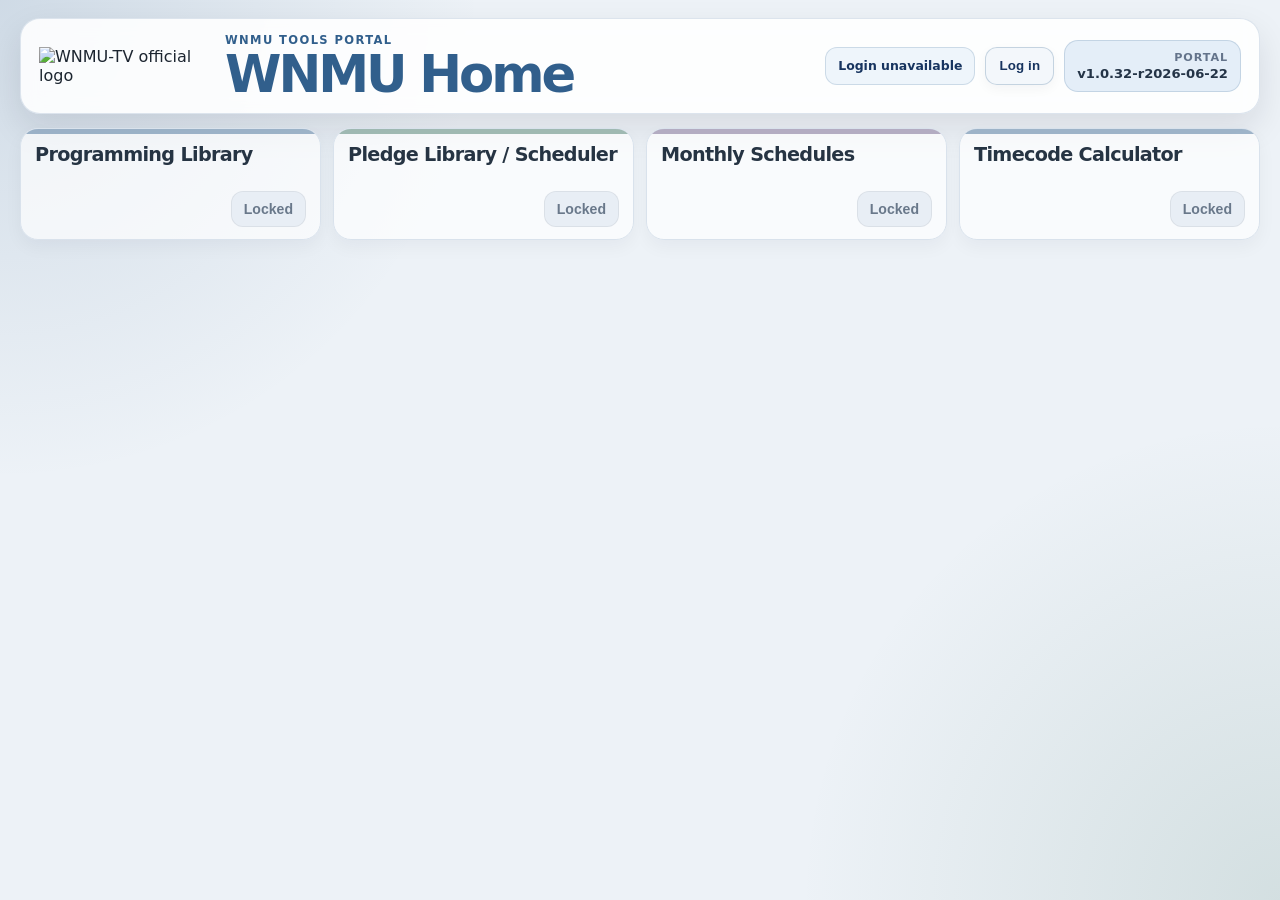
==== commit 752237bc: "Add files via upload" ====
--- a/index.html
+++ b/index.html
@@ -5,7 +5,7 @@
   <meta name="viewport" content="width=device-width, initial-scale=1">
   <title>WNMU Home</title>
   <meta name="description" content="Home portal for WNMU programming, pledge, and monthly schedule tools.">
-  <link rel="stylesheet" href="styles.css?v=v1.0.31-r2026-06-22">
+  <link rel="stylesheet" href="styles.css?v=v1.0.32-r2026-06-22">
   <link rel="icon" href="favicon.ico" sizes="any">
   <link rel="icon" type="image/png" sizes="32x32" href="favicon-32.png">
   <link rel="apple-touch-icon" href="apple-touch-icon.png">
@@ -28,7 +28,7 @@
         <button type="button" class="login-placeholder-button hidden" id="homeLogoutButton">Log out</button>
         <div class="version-pill" aria-label="Portal version">
           <span>Portal</span>
-          <strong>v1.0.31-r2026-06-22</strong>
+          <strong>v1.0.32-r2026-06-22</strong>
         </div>
       </div>
     </header>
@@ -213,6 +213,6 @@
     <section class="schedule-panel hidden" id="homeScheduleSummary" aria-live="polite" aria-label="WNMU 13.1 schedule summary"></section>
   </main>
 
-  <script src="app.js?v=v1.0.31-r2026-06-22"></script>
+  <script src="app.js?v=v1.0.32-r2026-06-22"></script>
 </body>
 </html>
--- a/styles.css
+++ b/styles.css
@@ -968,3 +968,21 @@
 .quick-timecode-result span{font-weight:800;color:#64748b}
 .quick-timecode-result strong{font:800 .95rem ui-monospace,SFMono-Regular,Menlo,Consolas,monospace;color:#17345f}
 @media (max-width:680px){.quick-timecode-fields{grid-template-columns:1fr}}
+
+
+/* v1.0.32 app-card polish */
+.app-version-line{
+  display:inline-flex;
+  align-items:center;
+  justify-content:center;
+  width:fit-content;
+  max-width:100%;
+  min-height:32px;
+  padding:7px 12px;
+  border-radius:999px;
+  line-height:1.2;
+  white-space:nowrap;
+}
+.app-card__body-row p{
+  max-width:22ch;
+}
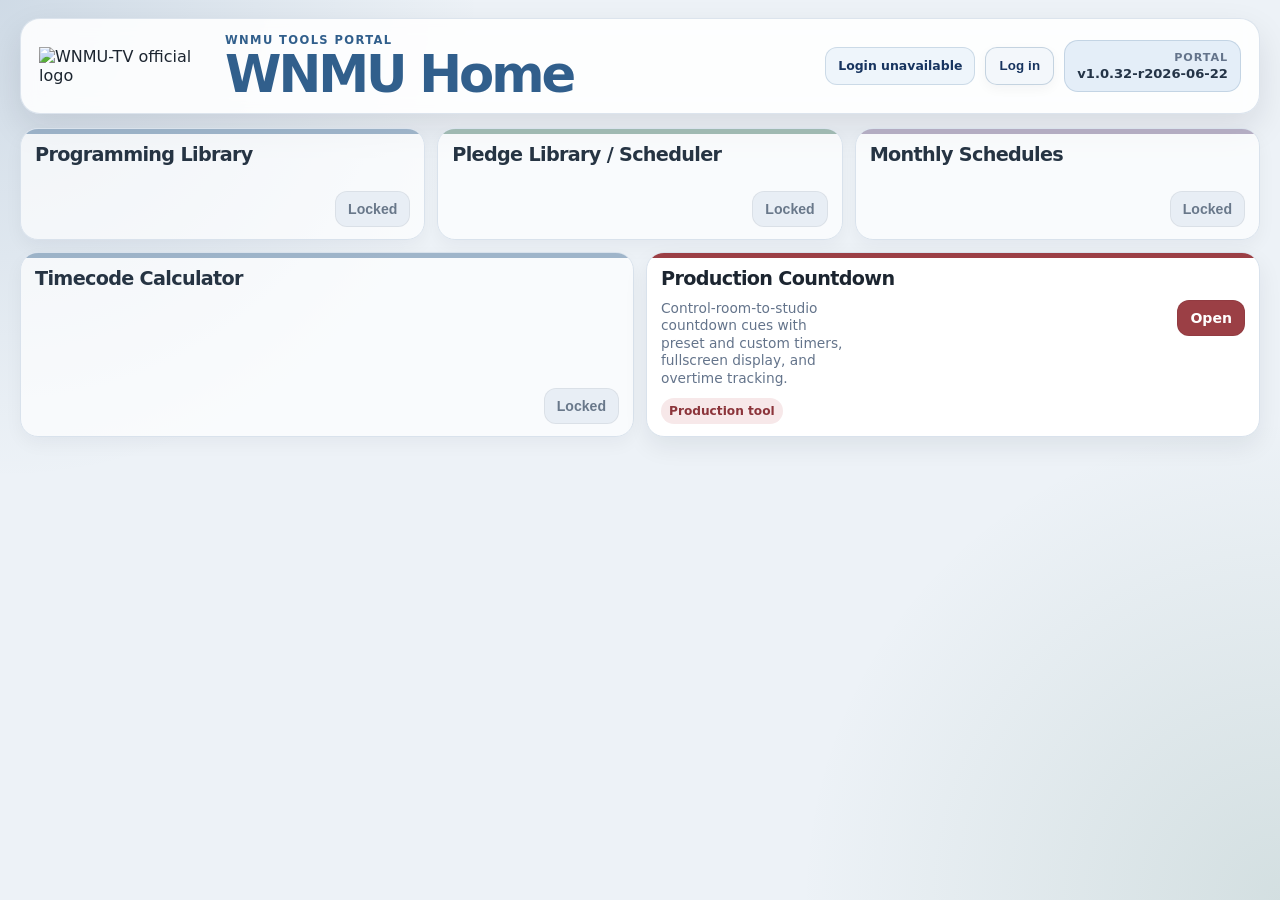
==== commit 6ffa5618: "Add Production Countdown to WNMU Home tools grid" ====
--- a/index.html
+++ b/index.html
@@ -4,13 +4,54 @@
   <meta charset="utf-8">
   <meta name="viewport" content="width=device-width, initial-scale=1">
   <title>WNMU Home</title>
-  <meta name="description" content="Home portal for WNMU programming, pledge, and monthly schedule tools.">
+  <meta name="description" content="Home portal for WNMU programming, pledge, monthly schedule, timecode, and production tools.">
   <link rel="stylesheet" href="styles.css?v=v1.0.32-r2026-06-22">
   <link rel="icon" href="favicon.ico" sizes="any">
   <link rel="icon" type="image/png" sizes="32x32" href="favicon-32.png">
   <link rel="apple-touch-icon" href="apple-touch-icon.png">
   <link rel="manifest" href="site.webmanifest">
   <meta name="theme-color" content="#17345f">
+  <style>
+    .app-launcher-shell {
+      display: grid;
+      grid-template-columns: repeat(6, minmax(0, 1fr));
+      gap: 12px;
+      margin-top: 14px;
+    }
+    .app-launcher-shell > .app-grid {
+      display: contents;
+      margin: 0;
+    }
+    .app-launcher-shell .app-grid > .app-card:nth-child(-n+3) {
+      grid-column: span 2;
+    }
+    .app-launcher-shell .app-grid > .app-card:nth-child(4),
+    .app-launcher-shell > .production-countdown-card {
+      grid-column: span 3;
+    }
+    .production-countdown-card {
+      --accent: #9b3f45;
+      --tag-bg: #f7e8e9;
+      --tag-text: #8b343a;
+    }
+    .production-countdown-card .app-card__meta {
+      margin-top: auto;
+    }
+    @media (max-width: 980px) {
+      .app-launcher-shell {
+        grid-template-columns: repeat(2, minmax(0, 1fr));
+      }
+      .app-launcher-shell .app-grid > .app-card:nth-child(-n+4),
+      .app-launcher-shell > .production-countdown-card {
+        grid-column: auto;
+      }
+    }
+    @media (max-width: 760px) {
+      .app-launcher-shell {
+        grid-template-columns: 1fr;
+      }
+    }
+  </style>
 </head>
 <body>
   <main class="portal-shell">
@@ -104,8 +145,23 @@
       <div class="home-auth-message" id="homeAuthMessage"></div>
     </section>
 
-    <section class="app-grid" data-app-grid aria-label="WNMU apps">
-      <noscript><p class="noscript-warning">JavaScript is needed to build the app launcher buttons.</p></noscript>
+    <section class="app-launcher-shell" aria-label="WNMU applications and production tools">
+      <section class="app-grid" data-app-grid aria-label="WNMU apps">
+        <noscript><p class="noscript-warning">JavaScript is needed to build the app launcher buttons.</p></noscript>
+      </section>
+
+      <article class="app-card production-countdown-card">
+        <h2>Production Countdown</h2>
+        <div class="app-card__body-row">
+          <p>Control-room-to-studio countdown cues with preset and custom timers, fullscreen display, and overtime tracking.</p>
+          <div class="app-actions">
+            <a class="button" href="https://tpoirier1969.github.io/Countdown/" target="_blank" rel="noopener noreferrer" aria-label="Open Production Countdown in a new tab">Open</a>
+          </div>
+        </div>
+        <div class="app-card__meta">
+          <span class="tag">Production tool</span>
+        </div>
+      </article>
     </section>
 
     <section class="access-panel hidden" id="homeAccessPanel" aria-live="polite" aria-label="Signed-in module access"></section>
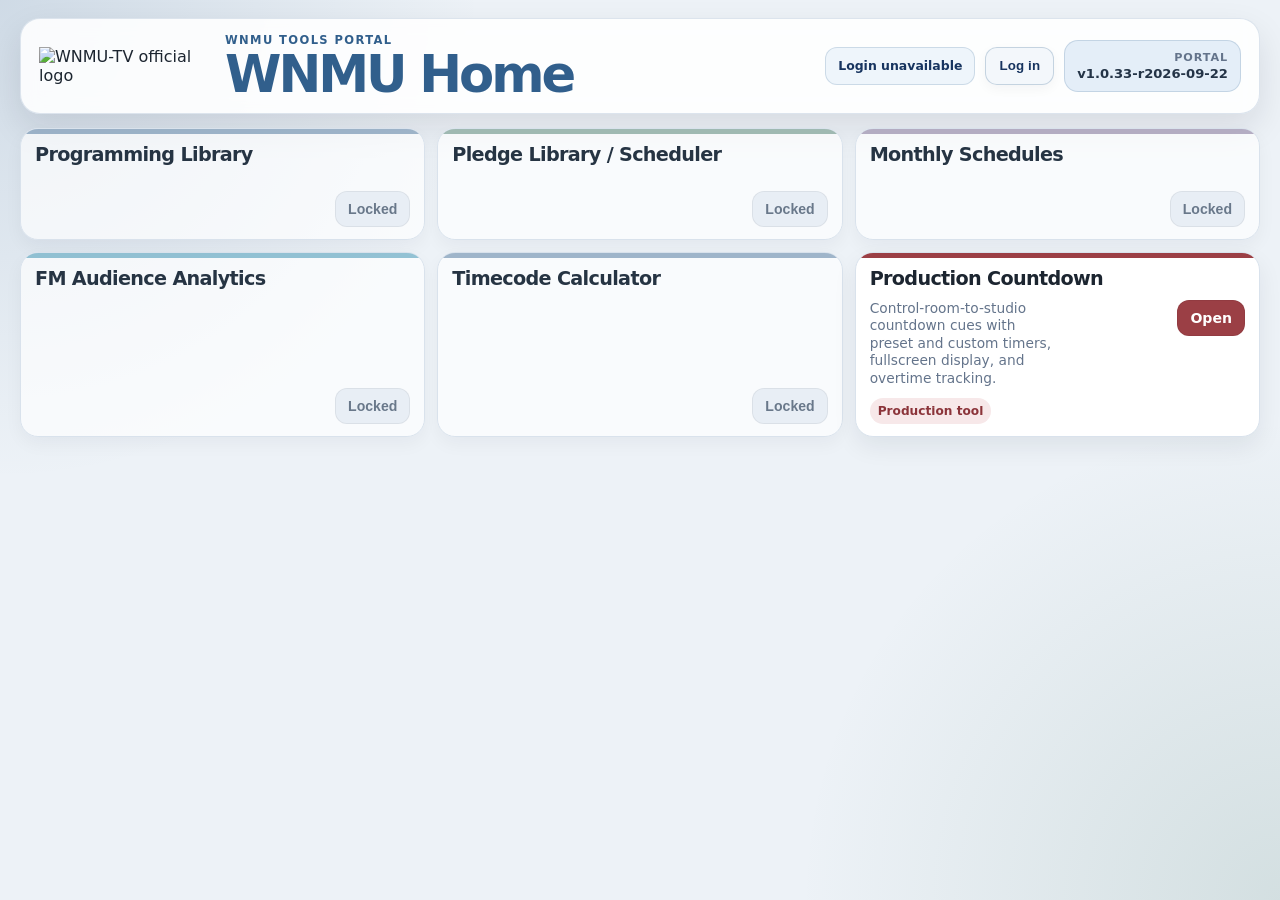
==== commit 0bfd1340: "Add FM Analytics permission controls and rebalance launcher" ====
--- a/index.html
+++ b/index.html
@@ -4,8 +4,8 @@
   <meta charset="utf-8">
   <meta name="viewport" content="width=device-width, initial-scale=1">
   <title>WNMU Home</title>
-  <meta name="description" content="Home portal for WNMU programming, pledge, monthly schedule, timecode, and production tools.">
-  <link rel="stylesheet" href="styles.css?v=v1.0.32-r2026-06-22">
+  <meta name="description" content="Home portal for WNMU programming, pledge, schedules, FM audience analytics, timecode, and production tools.">
+  <link rel="stylesheet" href="styles.css?v=v1.0.33-r2026-09-22">
   <link rel="icon" href="favicon.ico" sizes="any">
   <link rel="icon" type="image/png" sizes="32x32" href="favicon-32.png">
   <link rel="apple-touch-icon" href="apple-touch-icon.png">
@@ -22,12 +22,9 @@
       display: contents;
       margin: 0;
     }
-    .app-launcher-shell .app-grid > .app-card:nth-child(-n+3) {
+    .app-launcher-shell .app-grid > .app-card,
+    .app-launcher-shell > .production-countdown-card {
       grid-column: span 2;
-    }
-    .app-launcher-shell .app-grid > .app-card:nth-child(4),
-    .app-launcher-shell > .production-countdown-card {
-      grid-column: span 3;
     }
     .production-countdown-card {
       --accent: #9b3f45;
@@ -41,7 +38,7 @@
       .app-launcher-shell {
         grid-template-columns: repeat(2, minmax(0, 1fr));
       }
-      .app-launcher-shell .app-grid > .app-card:nth-child(-n+4),
+      .app-launcher-shell .app-grid > .app-card,
       .app-launcher-shell > .production-countdown-card {
         grid-column: auto;
       }
@@ -69,7 +66,7 @@
         <button type="button" class="login-placeholder-button hidden" id="homeLogoutButton">Log out</button>
         <div class="version-pill" aria-label="Portal version">
           <span>Portal</span>
-          <strong>v1.0.32-r2026-06-22</strong>
+          <strong>v1.0.33-r2026-09-22</strong>
         </div>
       </div>
     </header>
@@ -155,7 +152,7 @@
         <div class="app-card__body-row">
           <p>Control-room-to-studio countdown cues with preset and custom timers, fullscreen display, and overtime tracking.</p>
           <div class="app-actions">
-            <a class="button" href="https://tpoirier1969.github.io/Countdown/" target="_blank" rel="noopener noreferrer" aria-label="Open Production Countdown in a new tab">Open</a>
+            <a class="button" href="https://countdown.tpoirier.workers.dev/" target="_blank" rel="noopener noreferrer" aria-label="Open Production Countdown in a new tab">Open</a>
           </div>
         </div>
         <div class="app-card__meta">
@@ -255,6 +252,15 @@
               <option value="admin">Admin</option>
             </select>
           </label>
+          <label>
+            <span>FM Audience Analytics</span>
+            <select id="homeAdminRoleFmAnalytics">
+              <option value="" selected>No access</option>
+              <option value="viewer">Viewer</option>
+              <option value="editor">Editor</option>
+              <option value="admin">Admin</option>
+            </select>
+          </label>
         </div>
         <div class="admin-user-actions">
           <button type="submit" class="button">Create / reset login</button>
@@ -269,6 +275,6 @@
     <section class="schedule-panel hidden" id="homeScheduleSummary" aria-live="polite" aria-label="WNMU 13.1 schedule summary"></section>
   </main>
 
-  <script src="app.js?v=v1.0.32-r2026-06-22"></script>
+  <script src="app.js?v=v1.0.33-r2026-09-22"></script>
 </body>
 </html>
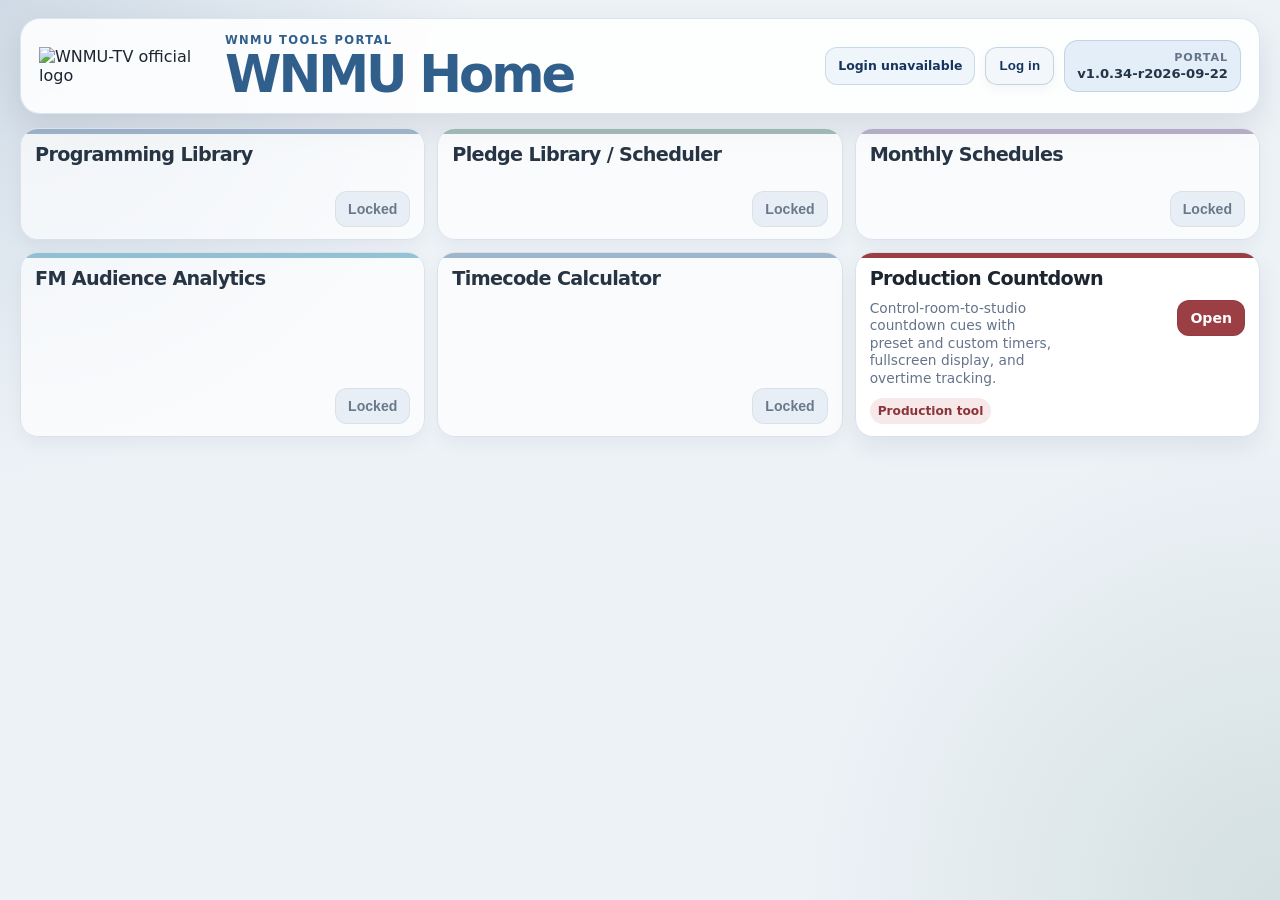
==== commit fc81e0ce: "Bump WNMU Home version references" ====
--- a/index.html
+++ b/index.html
@@ -5,7 +5,7 @@
   <meta name="viewport" content="width=device-width, initial-scale=1">
   <title>WNMU Home</title>
   <meta name="description" content="Home portal for WNMU programming, pledge, schedules, FM audience analytics, timecode, and production tools.">
-  <link rel="stylesheet" href="styles.css?v=v1.0.33-r2026-09-22">
+  <link rel="stylesheet" href="styles.css?v=v1.0.34-r2026-09-22">
   <link rel="icon" href="favicon.ico" sizes="any">
   <link rel="icon" type="image/png" sizes="32x32" href="favicon-32.png">
   <link rel="apple-touch-icon" href="apple-touch-icon.png">
@@ -66,7 +66,7 @@
         <button type="button" class="login-placeholder-button hidden" id="homeLogoutButton">Log out</button>
         <div class="version-pill" aria-label="Portal version">
           <span>Portal</span>
-          <strong>v1.0.33-r2026-09-22</strong>
+          <strong>v1.0.34-r2026-09-22</strong>
         </div>
       </div>
     </header>
@@ -275,6 +275,6 @@
     <section class="schedule-panel hidden" id="homeScheduleSummary" aria-live="polite" aria-label="WNMU 13.1 schedule summary"></section>
   </main>
 
-  <script src="app.js?v=v1.0.33-r2026-09-22"></script>
+  <script src="app.js?v=v1.0.34-r2026-09-22"></script>
 </body>
 </html>
--- a/styles.css
+++ b/styles.css
@@ -110,6 +110,7 @@
   text-transform:none;
   letter-spacing:0;
   white-space:nowrap;
+  align-self:end;
 }
 @media(max-width:1040px){
   .drive-summary-head-compact{
@@ -978,6 +979,7 @@
   width:fit-content;
   max-width:100%;
   min-height:32px;
+  height:32px;
   padding:7px 12px;
   border-radius:999px;
   line-height:1.2;
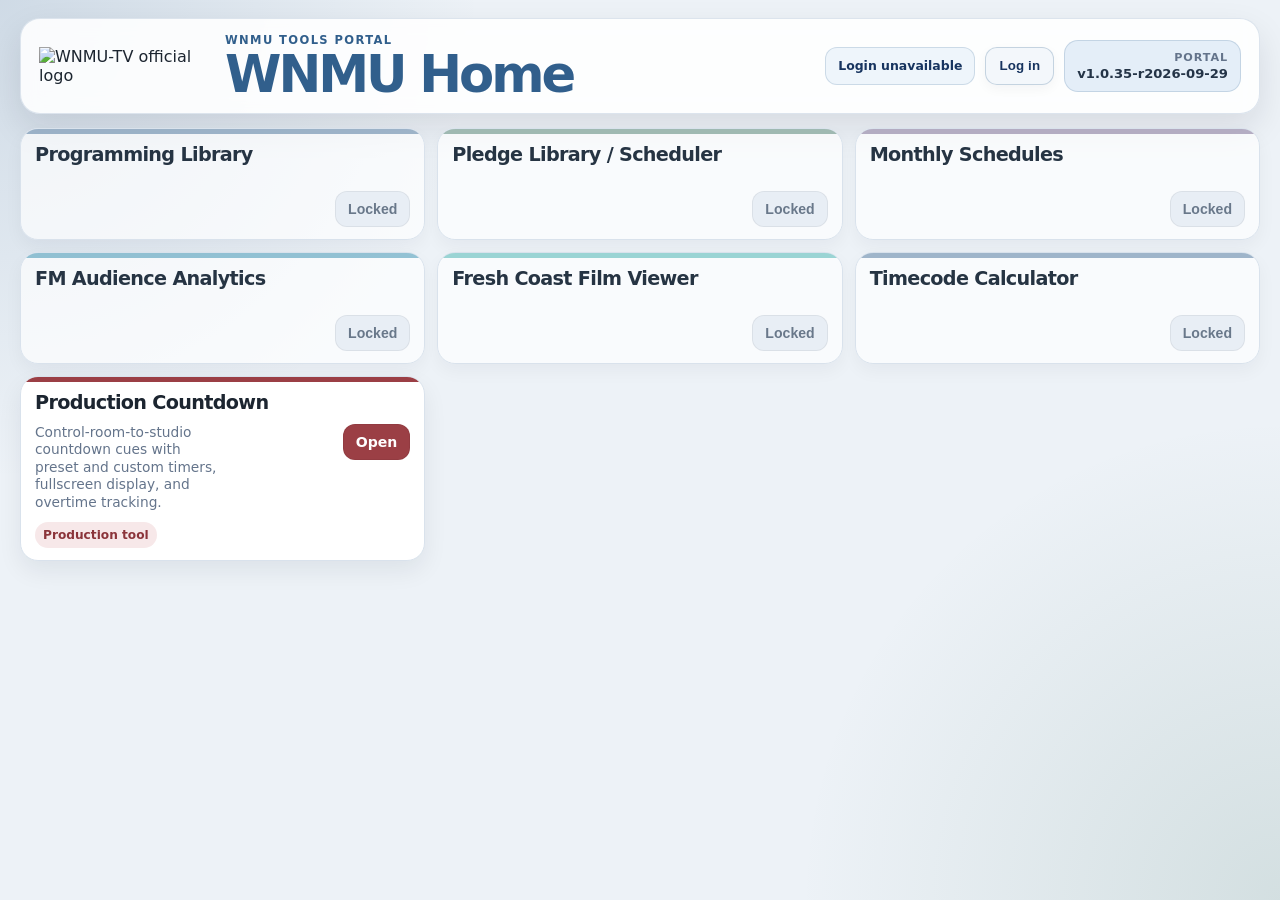
==== commit 4eb7def9: "Bump WNMU Home portal version" ====
--- a/index.html
+++ b/index.html
@@ -5,7 +5,7 @@
   <meta name="viewport" content="width=device-width, initial-scale=1">
   <title>WNMU Home</title>
   <meta name="description" content="Home portal for WNMU programming, pledge, schedules, FM audience analytics, timecode, and production tools.">
-  <link rel="stylesheet" href="styles.css?v=v1.0.34-r2026-09-22">
+  <link rel="stylesheet" href="styles.css?v=v1.0.35-r2026-09-29">
   <link rel="icon" href="favicon.ico" sizes="any">
   <link rel="icon" type="image/png" sizes="32x32" href="favicon-32.png">
   <link rel="apple-touch-icon" href="apple-touch-icon.png">
@@ -66,7 +66,7 @@
         <button type="button" class="login-placeholder-button hidden" id="homeLogoutButton">Log out</button>
         <div class="version-pill" aria-label="Portal version">
           <span>Portal</span>
-          <strong>v1.0.34-r2026-09-22</strong>
+          <strong>v1.0.35-r2026-09-29</strong>
         </div>
       </div>
     </header>
@@ -275,6 +275,6 @@
     <section class="schedule-panel hidden" id="homeScheduleSummary" aria-live="polite" aria-label="WNMU 13.1 schedule summary"></section>
   </main>
 
-  <script src="app.js?v=v1.0.34-r2026-09-22"></script>
+  <script src="app.js?v=v1.0.35-r2026-09-29"></script>
 </body>
 </html>
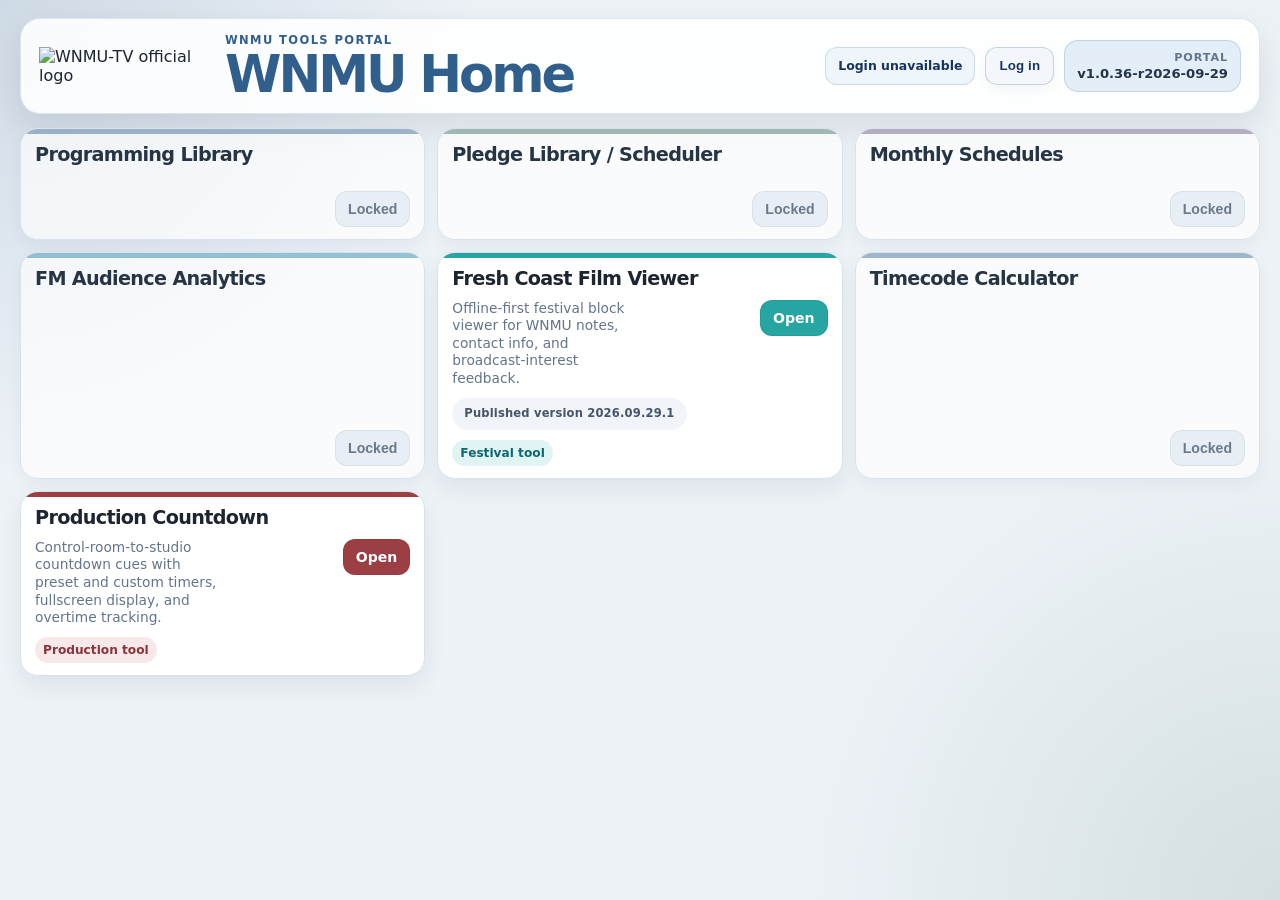
==== commit 55c32000: "Bump WNMU Home public Fresh Coast build" ====
--- a/index.html
+++ b/index.html
@@ -5,7 +5,7 @@
   <meta name="viewport" content="width=device-width, initial-scale=1">
   <title>WNMU Home</title>
   <meta name="description" content="Home portal for WNMU programming, pledge, schedules, FM audience analytics, timecode, and production tools.">
-  <link rel="stylesheet" href="styles.css?v=v1.0.35-r2026-09-29">
+  <link rel="stylesheet" href="styles.css?v=v1.0.36-r2026-09-29">
   <link rel="icon" href="favicon.ico" sizes="any">
   <link rel="icon" type="image/png" sizes="32x32" href="favicon-32.png">
   <link rel="apple-touch-icon" href="apple-touch-icon.png">
@@ -66,7 +66,7 @@
         <button type="button" class="login-placeholder-button hidden" id="homeLogoutButton">Log out</button>
         <div class="version-pill" aria-label="Portal version">
           <span>Portal</span>
-          <strong>v1.0.35-r2026-09-29</strong>
+          <strong>v1.0.36-r2026-09-29</strong>
         </div>
       </div>
     </header>
@@ -275,6 +275,6 @@
     <section class="schedule-panel hidden" id="homeScheduleSummary" aria-live="polite" aria-label="WNMU 13.1 schedule summary"></section>
   </main>
 
-  <script src="app.js?v=v1.0.35-r2026-09-29"></script>
+  <script src="app.js?v=v1.0.36-r2026-09-29"></script>
 </body>
 </html>
